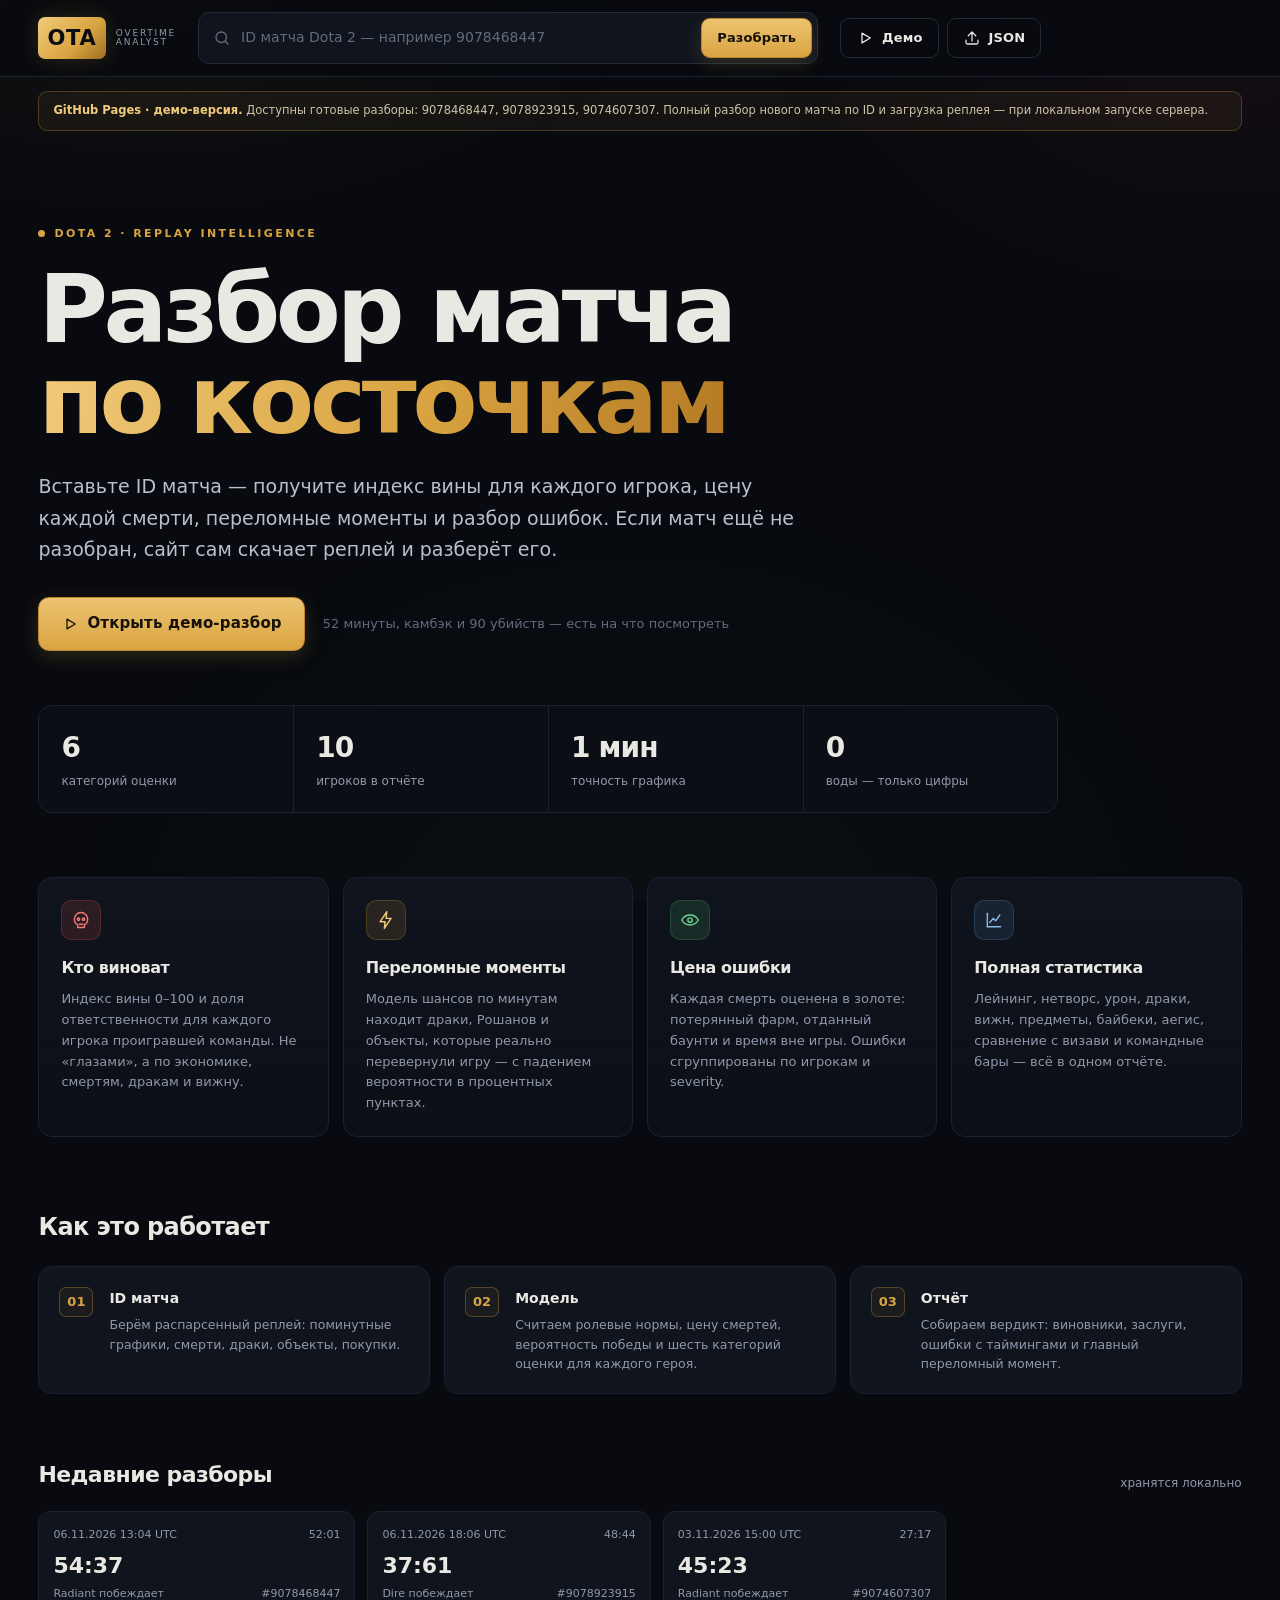
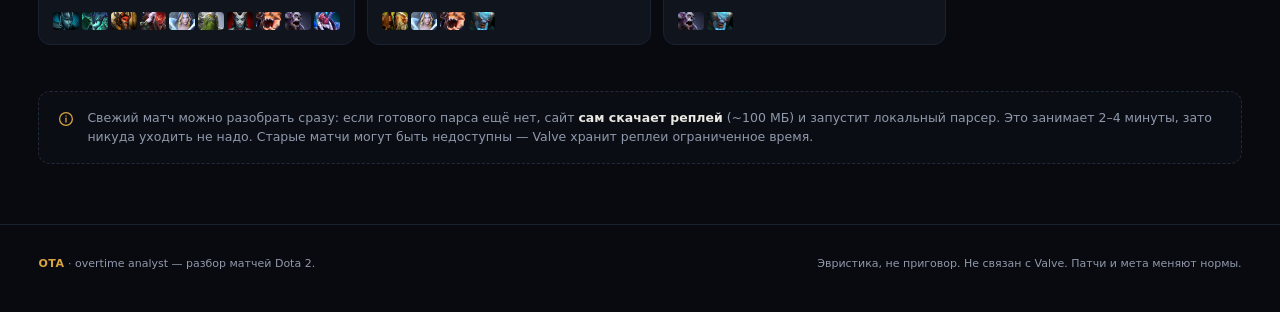
==== docs/index.html @ 8accc244 "Add map, ranks, static GitHub Pages demo" ====
<!doctype html>
<html lang="ru">
<head>
  <meta charset="utf-8">
  <meta name="viewport" content="width=device-width, initial-scale=1">
  <meta name="theme-color" content="#0a0c11">
  <title>OTA — разбор матчей Dota 2: виновники, ошибки, переломные моменты</title>
  <meta name="description" content="Анализ распарсенного реплея Dota 2: индекс вины каждого игрока, цена смертей, главные ошибки и переломные моменты матча.">
  <link rel="icon" href="data:image/svg+xml,%3Csvg xmlns='http://www.w3.org/2000/svg' viewBox='0 0 32 32'%3E%3Crect width='32' height='32' rx='7' fill='%230a0c11'/%3E%3Cpath d='M7 23V9h4l5 7 5-7h4v14h-4v-7l-5 7-5-7v7z' fill='%23d9a441'/%3E%3C/svg%3E">
  <link rel="stylesheet" href="style.css">
</head>
<body>
  <svg class="sprite" aria-hidden="true" xmlns="http://www.w3.org/2000/svg">
    <symbol id="i-search" viewBox="0 0 24 24"><circle cx="11" cy="11" r="7"/><path d="m20 20-3.6-3.6"/></symbol>
    <symbol id="i-play" viewBox="0 0 24 24"><path d="M8 5.5v13l11-6.5z"/></symbol>
    <symbol id="i-upload" viewBox="0 0 24 24"><path d="M12 16V4m0 0L7 9m5-5 5 5"/><path d="M4 15v3a2 2 0 0 0 2 2h12a2 2 0 0 0 2-2v-3"/></symbol>
    <symbol id="i-download" viewBox="0 0 24 24"><path d="M12 4v12m0 0 5-5m-5 5-5-5"/><path d="M4 17v2a2 2 0 0 0 2 2h12a2 2 0 0 0 2-2v-2"/></symbol>
    <symbol id="i-external" viewBox="0 0 24 24"><path d="M14 4h6v6"/><path d="M20 4 11 13"/><path d="M18 14v4a2 2 0 0 1-2 2H6a2 2 0 0 1-2-2V8a2 2 0 0 1 2-2h4"/></symbol>
    <symbol id="i-copy" viewBox="0 0 24 24"><rect x="8" y="8" width="12" height="12" rx="2"/><path d="M16 8V6a2 2 0 0 0-2-2H6a2 2 0 0 0-2 2v8a2 2 0 0 0 2 2h2"/></symbol>
    <symbol id="i-skull" viewBox="0 0 24 24"><path d="M12 3a8 8 0 0 0-8 8c0 3 1.7 5.4 4 6.6V21h8v-3.4c2.3-1.2 4-3.6 4-6.6a8 8 0 0 0-8-8Z"/><circle cx="9" cy="11" r="1.4"/><circle cx="15" cy="11" r="1.4"/><path d="M10 17h4"/></symbol>
    <symbol id="i-eye" viewBox="0 0 24 24"><path d="M2 12s3.5-6 10-6 10 6 10 6-3.5 6-10 6S2 12 2 12Z"/><circle cx="12" cy="12" r="2.6"/></symbol>
    <symbol id="i-tower" viewBox="0 0 24 24"><path d="M6 21V9l6-5 6 5v12"/><path d="M9 21v-5h6v5"/><path d="M4 9h16"/></symbol>
    <symbol id="i-clock" viewBox="0 0 24 24"><circle cx="12" cy="12" r="8.5"/><path d="M12 7v5l3 2"/></symbol>
    <symbol id="i-chart" viewBox="0 0 24 24"><path d="M4 20V4"/><path d="M4 20h16"/><path d="m7 15 4-5 3 3 5-7"/></symbol>
    <symbol id="i-info" viewBox="0 0 24 24"><circle cx="12" cy="12" r="8.5"/><path d="M12 11v5"/><path d="M12 8h.01"/></symbol>
    <symbol id="i-trophy" viewBox="0 0 24 24"><path d="M8 4h8v5a4 4 0 0 1-8 0z"/><path d="M8 5H4v2a4 4 0 0 0 4 4"/><path d="M16 5h4v2a4 4 0 0 1-4 4"/><path d="M12 13v4"/><path d="M8 21h8"/><path d="M9 17h6l1 4H8z"/></symbol>
    <symbol id="i-alert" viewBox="0 0 24 24"><path d="M12 3 2.5 20h19z"/><path d="M12 9v5"/><path d="M12 17h.01"/></symbol>
    <symbol id="i-target" viewBox="0 0 24 24"><circle cx="12" cy="12" r="8.5"/><circle cx="12" cy="12" r="4.5"/><path d="M12 3v3M12 18v3M3 12h3M18 12h3"/></symbol>
    <symbol id="i-bolt" viewBox="0 0 24 24"><path d="M13 2 5 14h6l-1 8 8-12h-6z"/></symbol>
    <symbol id="i-flag" viewBox="0 0 24 24"><path d="M5 21V4"/><path d="M5 4h12l-2 4 2 4H5"/></symbol>
    <symbol id="i-shield" viewBox="0 0 24 24"><path d="M12 3 5 6v5c0 4.5 3 7.9 7 10 4-2.1 7-5.5 7-10V6z"/></symbol>
    <symbol id="i-swords" viewBox="0 0 24 24"><path d="m4 4 7 7M4 4v4M4 4h4"/><path d="m20 4-7 7m7-7v4m0-4h-4"/><path d="m7 13-3 3v4h4l3-3"/><path d="m17 13 3 3v4h-4l-3-3"/></symbol>
  </svg>

  <header class="topbar">
    <a class="brand" href="#" id="brand-link" aria-label="OTA — на главную">
      <span class="brand-mark">OTA</span>
      <span class="brand-sub">overtime<br>analyst</span>
    </a>
    <form class="search" id="search-form">
      <svg class="icon"><use href="#i-search"/></svg>
      <input id="match-input" name="id" inputmode="numeric" autocomplete="off" placeholder="ID матча Dota 2 — например 9078468447" aria-label="ID матча">
      <button type="submit" class="btn primary">Разобрать</button>
    </form>
    <div class="top-actions">
      <button class="btn ghost" id="demo-btn" type="button"><svg class="icon"><use href="#i-play"/></svg><span>Демо</span></button>
      <button class="btn ghost" id="upload-btn" type="button"><svg class="icon"><use href="#i-upload"/></svg><span>JSON</span></button>
      <input type="file" id="file-input" accept=".json,application/json" hidden>
    </div>
  </header>

  <main id="app">
    <div class="static-note" id="static-note" hidden>
      <b>GitHub Pages · демо-версия.</b> Доступны готовые разборы: 9078468447, 9078923915, 9074607307. Полный разбор нового матча по ID и загрузка реплея — при локальном запуске сервера.
    </div>
    <section class="landing" id="landing">
      <div class="landing-hero">
        <div class="eyebrow"><span class="pulse"></span> DOTA 2 · REPLAY INTELLIGENCE</div>
        <h1>Разбор матча<br><em>по косточкам</em></h1>
        <p class="lead">Вставьте ID матча — получите индекс вины для каждого игрока, цену каждой смерти, переломные моменты и разбор ошибок. Если матч ещё не разобран, сайт сам скачает реплей и разберёт его.</p>
        <div class="landing-cta">
          <button class="btn primary big" id="hero-demo" type="button"><svg class="icon"><use href="#i-play"/></svg>Открыть демо-разбор</button>
          <span class="muted">52 минуты, камбэк и 90 убийств — есть на что посмотреть</span>
        </div>
        <div class="landing-stats">
          <div><b>6</b><span>категорий оценки</span></div>
          <div><b>10</b><span>игроков в отчёте</span></div>
          <div><b>1 мин</b><span>точность графика</span></div>
          <div><b>0</b><span>воды — только цифры</span></div>
        </div>
      </div>

      <div class="feature-grid">
        <article class="feature">
          <div class="feature-icon red"><svg class="icon"><use href="#i-skull"/></svg></div>
          <h3>Кто виноват</h3>
          <p>Индекс вины 0–100 и доля ответственности для каждого игрока проигравшей команды. Не «глазами», а по экономике, смертям, дракам и вижну.</p>
        </article>
        <article class="feature">
          <div class="feature-icon gold"><svg class="icon"><use href="#i-bolt"/></svg></div>
          <h3>Переломные моменты</h3>
          <p>Модель шансов по минутам находит драки, Рошанов и объекты, которые реально перевернули игру — с падением вероятности в процентных пунктах.</p>
        </article>
        <article class="feature">
          <div class="feature-icon green"><svg class="icon"><use href="#i-eye"/></svg></div>
          <h3>Цена ошибки</h3>
          <p>Каждая смерть оценена в золоте: потерянный фарм, отданный баунти и время вне игры. Ошибки сгруппированы по игрокам и severity.</p>
        </article>
        <article class="feature">
          <div class="feature-icon blue"><svg class="icon"><use href="#i-chart"/></svg></div>
          <h3>Полная статистика</h3>
          <p>Лейнинг, нетворс, урон, драки, вижн, предметы, байбеки, аегис, сравнение с визави и командные бары — всё в одном отчёте.</p>
        </article>
      </div>

      <div class="how">
        <h2>Как это работает</h2>
        <ol>
          <li><span>01</span><div><b>ID матча</b><p>Берём распарсенный реплей: поминутные графики, смерти, драки, объекты, покупки.</p></div></li>
          <li><span>02</span><div><b>Модель</b><p>Считаем ролевые нормы, цену смертей, вероятность победы и шесть категорий оценки для каждого героя.</p></div></li>
          <li><span>03</span><div><b>Отчёт</b><p>Собираем вердикт: виновники, заслуги, ошибки с таймингами и главный переломный момент.</p></div></li>
        </ol>
      </div>

      <div class="history-block" id="history-block" hidden>
        <div class="section-head">
          <h2>Недавние разборы</h2>
          <span class="muted">хранятся локально</span>
        </div>
        <div class="history-list" id="history-list"></div>
      </div>

      <div class="notice">
        <svg class="icon"><use href="#i-info"/></svg>
        <p>Свежий матч можно разобрать сразу: если готового парса ещё нет, сайт <b>сам скачает реплей</b> (~100 МБ) и запустит локальный парсер. Это занимает 2–4 минуты, зато никуда уходить не надо. Старые матчи могут быть недоступны — Valve хранит реплеи ограниченное время.</p>
      </div>
    </section>

    <section class="loading" id="loading" hidden>
      <div class="loading-bar"><span></span></div>
      <p>Считаем экономику, смерти и шансы по минутам…</p>
      <div class="skeleton-grid">
        <div class="skeleton tall"></div><div class="skeleton"></div><div class="skeleton"></div>
        <div class="skeleton wide"></div>
      </div>
    </section>

    <section class="progress-panel" id="progress-panel" hidden>
      <div class="progress-kicker"><span class="pulse"></span> ЛОКАЛЬНЫЙ ПАРСЕР РЕПЛЕЯ</div>
      <h2 id="progress-title">Готовим разбор матча</h2>
      <p id="progress-message">Проверяем матч и ищем реплей</p>
      <div class="progress-track" id="progress-track"><span id="progress-bar"></span></div>
      <div class="progress-meta"><span id="progress-stage">Проверяем матч</span><span id="progress-elapsed">0:00</span></div>
      <ol class="progress-steps" id="progress-steps">
        <li data-step="fetch">Ищем реплей</li>
        <li data-step="download">Скачиваем реплей</li>
        <li data-step="parse">Парсим реплей</li>
        <li data-step="stats">Собираем отчёт</li>
      </ol>
      <div class="progress-note">Первый разбор занимает <b>2–4 минуты</b>: скачиваем ~100 МБ реплея с серверов Valve и парсим его у себя. Никуда переходить не нужно. После первого раза отчёт кэшируется и открывается мгновенно.</div>
      <div class="progress-actions">
        <button class="btn ghost" id="progress-back" type="button">На главную</button>
        <button class="btn primary" id="progress-retry" type="button" hidden>Повторить парс</button>
      </div>
    </section>

    <section class="error-panel" id="error-panel" hidden>
      <div class="error-icon"><svg class="icon"><use href="#i-alert"/></svg></div>
      <h2>Не получилось разобрать матч</h2>
      <p id="error-text"></p>
      <div class="error-actions">
        <button class="btn primary" type="button" id="error-demo">Открыть демо</button>
        <button class="btn ghost" type="button" id="error-back">На главную</button>
      </div>
      <div class="error-tips">
        <b>Что проверить</b>
        <ul>
          <li>ID матча — только цифры, 8–11 знаков.</li>
          <li>Если матч ещё не распарсен, сайт сам скачает реплей и разберёт его.</li>
          <li>Старый матч может быть недоступен: Valve удаляет реплеи примерно через неделю.</li>
          <li>Для загрузки нужен JSON матча, а не файл <code>.dem</code>.</li>
        </ul>
      </div>
    </section>

    <section class="report" id="report" hidden></section>
  </main>

  <footer class="footer">
    <div><b>OTA</b> · overtime analyst — разбор матчей Dota 2.</div>
    <div class="muted">Эвристика, не приговор. Не связан с Valve. Патчи и мета меняют нормы.</div>
  </footer>

  <div class="toast" id="toast" hidden></div>

  <script>window.OTA_STATIC = true;</script>
  <script src="charts.js"></script>
  <script src="app.js"></script>
</body>
</html>
---- docs/style.css ----
/* ============================================================
   OTA — dark Dota 2 analytics UI
   ============================================================ */
:root {
  --bg: #080a0f;
  --bg-2: #0b0e15;
  --panel: #10141d;
  --panel-2: #141924;
  --panel-3: #191f2c;
  --line: #222a3a;
  --line-soft: #1a2130;
  --text: #eae8e2;
  --muted: #9099ab;
  --dim: #626b7d;
  --gold: #d9a441;
  --gold-2: #f1cb7c;
  --radiant: #4fbf73;
  --radiant-soft: rgba(79, 191, 115, .14);
  --dire: #e2564f;
  --dire-soft: rgba(226, 86, 79, .14);
  --blue: #5b9bd5;
  --purple: #8f7bff;
  --radius: 14px;
  --radius-sm: 9px;
  --shadow: 0 18px 50px rgba(0, 0, 0, .38);
  --font: "Segoe UI Variable Text", "Segoe UI", Roboto, "Helvetica Neue", system-ui, sans-serif;
  --display: "Segoe UI Variable Display", "Segoe UI", Roboto, system-ui, sans-serif;
}

* { box-sizing: border-box; }
[hidden] { display: none !important; }
html { scroll-behavior: smooth; scroll-padding-top: 118px; }
body {
  margin: 0;
  background: var(--bg);
  color: var(--text);
  font-family: var(--font);
  font-size: 15px;
  line-height: 1.55;
  -webkit-font-smoothing: antialiased;
  overflow-x: hidden;
}
body::before {
  content: "";
  position: fixed;
  inset: 0;
  pointer-events: none;
  z-index: 0;
  background:
    radial-gradient(900px 520px at 12% -8%, rgba(217, 164, 65, .07), transparent 60%),
    radial-gradient(760px 500px at 95% 4%, rgba(226, 86, 79, .055), transparent 60%),
    radial-gradient(900px 700px at 50% 105%, rgba(79, 191, 115, .04), transparent 65%);
}
body::after {
  content: "";
  position: fixed;
  inset: 0;
  z-index: 0;
  pointer-events: none;
  opacity: .35;
  background-image: linear-gradient(rgba(255, 255, 255, .018) 1px, transparent 1px), linear-gradient(90deg, rgba(255, 255, 255, .018) 1px, transparent 1px);
  background-size: 64px 64px;
  mask-image: radial-gradient(circle at 50% 0%, #000 0%, transparent 72%);
}
main, .topbar, .footer { position: relative; z-index: 1; }
a { color: inherit; text-decoration: none; }
button, input, select { font: inherit; color: inherit; }
button { cursor: pointer; }
h1, h2, h3, h4 { font-family: var(--display); font-weight: 700; letter-spacing: -.025em; margin: 0; }
p { margin: 0; }
ul, ol { margin: 0; padding: 0; }
code { font-family: "Cascadia Code", Consolas, monospace; font-size: .88em; background: var(--panel-2); padding: 1px 5px; border-radius: 5px; }
b, strong { font-weight: 700; }
svg.icon { width: 18px; height: 18px; fill: none; stroke: currentColor; stroke-width: 1.7; stroke-linecap: round; stroke-linejoin: round; flex: none; }
.sprite { position: absolute; width: 0; height: 0; overflow: hidden; }
.muted { color: var(--muted); }
.dim { color: var(--dim); }
.nowrap { white-space: nowrap; }
.tnum { font-variant-numeric: tabular-nums; }

/* ---------------------------------------------------------- topbar */
.topbar {
  position: sticky;
  top: 0;
  z-index: 50;
  display: flex;
  align-items: center;
  gap: 22px;
  padding: 12px clamp(16px, 3vw, 40px);
  background: rgba(8, 10, 15, .82);
  backdrop-filter: blur(18px) saturate(140%);
  border-bottom: 1px solid var(--line-soft);
}
.brand { display: flex; align-items: center; gap: 10px; flex: none; }
.brand-mark {
  font-family: var(--display);
  font-weight: 800;
  font-size: 21px;
  letter-spacing: .04em;
  color: #0b0d12;
  background: linear-gradient(135deg, var(--gold-2), var(--gold) 60%, #9c6f22);
  padding: 5px 9px;
  border-radius: 7px;
  box-shadow: 0 0 22px rgba(217, 164, 65, .18);
}
.brand-sub { font-size: 9px; line-height: 1.05; letter-spacing: .2em; text-transform: uppercase; color: var(--muted); }
.search {
  flex: 1;
  max-width: 620px;
  display: flex;
  align-items: center;
  gap: 10px;
  padding: 5px 5px 5px 14px;
  background: var(--panel);
  border: 1px solid var(--line);
  border-radius: 11px;
  transition: border-color .2s, box-shadow .2s;
}
.search:focus-within { border-color: rgba(217, 164, 65, .55); box-shadow: 0 0 0 3px rgba(217, 164, 65, .09); }
.search .icon { color: var(--dim); }
.search input {
  flex: 1;
  min-width: 0;
  border: 0;
  background: transparent;
  outline: 0;
  padding: 7px 0;
  font-size: 14px;
}
.search input::placeholder { color: var(--dim); }
.top-actions { display: flex; gap: 8px; flex: none; }

.btn {
  display: inline-flex;
  align-items: center;
  justify-content: center;
  gap: 8px;
  border: 1px solid var(--line);
  background: var(--panel-2);
  color: var(--text);
  padding: 9px 15px;
  border-radius: 9px;
  font-size: 13px;
  font-weight: 600;
  letter-spacing: .01em;
  transition: transform .15s, background .2s, border-color .2s, color .2s;
  white-space: nowrap;
}
.btn:hover { background: var(--panel-3); border-color: #303a4e; transform: translateY(-1px); }
.btn:active { transform: translateY(0); }
.btn.primary {
  background: linear-gradient(180deg, #edc371, var(--gold));
  color: #16120a;
  border-color: #b8872e;
  box-shadow: 0 6px 20px rgba(217, 164, 65, .18);
}
.btn.primary:hover { background: linear-gradient(180deg, #f6d58f, #e0ad4d); }
.btn.ghost { background: transparent; }
.btn.big { padding: 14px 22px; font-size: 15px; border-radius: 11px; }
.btn.danger { color: #ffb3ae; border-color: rgba(226, 86, 79, .4); background: rgba(226, 86, 79, .08); }
.btn:focus-visible, a:focus-visible, summary:focus-visible { outline: 2px solid var(--gold); outline-offset: 2px; }

/* ---------------------------------------------------------- static demo */
.static-note { max-width: 1420px; margin: 14px auto 0; padding: 10px 14px; border: 1px solid rgba(217, 164, 65, .28); border-radius: 9px; background: rgba(217, 164, 65, .06); color: #cfc4a9; font-size: 11.5px; line-height: 1.55; }
.static-note b { color: var(--gold-2); }

/* ---------------------------------------------------------- landing */
main { max-width: 1420px; margin: 0 auto; padding: 0 clamp(16px, 3vw, 40px) 60px; }
.landing { padding-top: clamp(40px, 7vw, 90px); }
.landing-hero { max-width: 1020px; }
.eyebrow {
  display: inline-flex;
  align-items: center;
  gap: 9px;
  font-size: 11px;
  font-weight: 700;
  letter-spacing: .22em;
  text-transform: uppercase;
  color: var(--gold);
  margin-bottom: 22px;
}
.pulse { width: 7px; height: 7px; border-radius: 50%; background: var(--gold); box-shadow: 0 0 0 0 rgba(217, 164, 65, .5); animation: pulse 2.4s infinite; }
@keyframes pulse { 0% { box-shadow: 0 0 0 0 rgba(217, 164, 65, .55); } 70% { box-shadow: 0 0 0 12px rgba(217, 164, 65, 0); } 100% { box-shadow: 0 0 0 0 rgba(217, 164, 65, 0); } }
.landing h1 {
  font-size: clamp(48px, 7.4vw, 96px);
  line-height: .96;
  letter-spacing: -.045em;
  margin: 0 0 26px;
}
.landing h1 em {
  font-style: normal;
  background: linear-gradient(105deg, var(--gold-2), var(--gold) 55%, #b47a24);
  -webkit-background-clip: text;
  background-clip: text;
  color: transparent;
}
.lead { font-size: clamp(16px, 1.5vw, 19px); line-height: 1.65; color: #b9c0cd; max-width: 760px; }
.landing-cta { display: flex; align-items: center; gap: 18px; flex-wrap: wrap; margin-top: 32px; }
.landing-cta span { font-size: 13px; color: var(--dim); }
.landing-stats {
  display: grid;
  grid-template-columns: repeat(4, minmax(0, 1fr));
  gap: 1px;
  margin: 54px 0 0;
  background: var(--line-soft);
  border: 1px solid var(--line-soft);
  border-radius: var(--radius);
  overflow: hidden;
}
.landing-stats > div { background: var(--bg-2); padding: 20px 22px; }
.landing-stats b { display: block; font-family: var(--display); font-size: 28px; letter-spacing: -.03em; }
.landing-stats span { font-size: 12px; color: var(--muted); }
.feature-grid { display: grid; grid-template-columns: repeat(4, 1fr); gap: 14px; margin-top: 64px; }
.feature {
  background: linear-gradient(180deg, var(--panel), rgba(16, 20, 29, .55));
  border: 1px solid var(--line-soft);
  border-radius: var(--radius);
  padding: 22px;
  transition: border-color .2s, transform .2s, background .2s;
}
.feature:hover { border-color: var(--line); transform: translateY(-3px); background: var(--panel); }
.feature-icon { width: 40px; height: 40px; border-radius: 10px; display: grid; place-items: center; margin-bottom: 16px; border: 1px solid transparent; }
.feature-icon .icon { width: 20px; height: 20px; }
.feature-icon.red { background: var(--dire-soft); color: #f07972; border-color: rgba(226, 86, 79, .22); }
.feature-icon.gold { background: rgba(217, 164, 65, .12); color: var(--gold-2); border-color: rgba(217, 164, 65, .22); }
.feature-icon.green { background: var(--radiant-soft); color: #6fd48d; border-color: rgba(79, 191, 115, .22); }
.feature-icon.blue { background: rgba(91, 155, 213, .12); color: #85b9e6; border-color: rgba(91, 155, 213, .22); }
.feature h3 { font-size: 16px; margin-bottom: 8px; }
.feature p { font-size: 13px; color: var(--muted); line-height: 1.6; }
.how { margin-top: 72px; }
.how h2, .section-head h2 { font-size: 24px; }
.how ol { display: grid; grid-template-columns: repeat(3, 1fr); gap: 14px; list-style: none; margin-top: 20px; }
.how li { display: flex; gap: 16px; padding: 20px; background: var(--panel); border: 1px solid var(--line-soft); border-radius: var(--radius); }
.how li > span { font-family: var(--display); font-size: 13px; font-weight: 700; color: var(--gold); border: 1px solid rgba(217, 164, 65, .3); border-radius: 7px; height: 30px; min-width: 34px; display: grid; place-items: center; background: rgba(217, 164, 65, .06); }
.how b { font-size: 14px; }
.how p { font-size: 12.5px; color: var(--muted); margin-top: 5px; line-height: 1.55; }
.section-head { display: flex; align-items: baseline; justify-content: space-between; gap: 16px; }
.section-head .muted { font-size: 12px; }
.history-block { margin-top: 64px; }
.history-list { display: grid; grid-template-columns: repeat(4, 1fr); gap: 12px; margin-top: 18px; }
.history-card { display: block; background: var(--panel); border: 1px solid var(--line-soft); border-radius: 12px; padding: 14px; transition: border-color .2s, transform .2s; }
.history-card:hover { border-color: var(--line); transform: translateY(-2px); }
.history-card .hc-top { display: flex; justify-content: space-between; font-size: 11px; color: var(--muted); }
.history-card .hc-score { font-family: var(--display); font-size: 22px; font-weight: 700; margin: 6px 0 2px; }
.history-card .hc-heroes { display: flex; gap: 3px; margin-top: 10px; }
.history-card .hc-heroes img { width: 26px; height: 18px; object-fit: cover; border-radius: 4px; }
.notice { display: flex; gap: 12px; margin-top: 46px; padding: 16px 18px; border: 1px dashed var(--line); border-radius: 12px; color: var(--muted); font-size: 12.5px; background: rgba(16, 20, 29, .4); }
.notice .icon { color: var(--gold); margin-top: 2px; }
.notice b { color: var(--text); }

/* ---------------------------------------------------------- parse progress */
.progress-panel { max-width: 720px; margin: clamp(36px, 6vw, 80px) auto; padding: clamp(22px, 4vw, 38px); background: linear-gradient(180deg, var(--panel-2), var(--panel)); border: 1px solid var(--line); border-radius: var(--radius); box-shadow: var(--shadow); }
.progress-kicker { display: inline-flex; align-items: center; gap: 9px; font-size: 10px; font-weight: 700; letter-spacing: .2em; color: var(--gold); margin-bottom: 16px; }
.progress-panel h2 { font-size: clamp(26px, 4vw, 38px); letter-spacing: -.035em; }
.progress-panel > p { color: var(--muted); font-size: 13.5px; margin-top: 8px; min-height: 21px; }
.progress-track { position: relative; height: 7px; margin-top: 24px; background: var(--panel-3); border-radius: 6px; overflow: hidden; }
.progress-track span { display: block; height: 100%; width: 2%; border-radius: 6px; background: linear-gradient(90deg, #b8872e, var(--gold-2)); transition: width .6s ease; }
.progress-track.indeterminate span { background: repeating-linear-gradient(115deg, #b8872e 0 9px, #e8bd68 9px 18px); background-size: 26px 26px; animation: stripes 1s linear infinite; }
@keyframes stripes { from { background-position: 0 0; } to { background-position: 26px 0; } }
.progress-meta { display: flex; justify-content: space-between; gap: 12px; margin-top: 9px; font-size: 10.5px; color: var(--dim); text-transform: uppercase; letter-spacing: .08em; }
.progress-steps { list-style: none; display: grid; gap: 7px; margin-top: 22px; }
.progress-steps li { display: flex; align-items: center; gap: 9px; font-size: 12px; color: var(--dim); transition: color .2s; }
.progress-steps li::before { content: ""; width: 8px; height: 8px; border-radius: 50%; border: 1px solid #35405a; background: transparent; flex: none; }
.progress-steps li.active { color: var(--text); }
.progress-steps li.active::before { background: var(--gold); border-color: var(--gold); box-shadow: 0 0 0 4px rgba(217, 164, 65, .12); }
.progress-steps li.done { color: #8fd6a5; }
.progress-steps li.done::before { background: var(--radiant); border-color: var(--radiant); }
.progress-note { margin-top: 24px; padding: 13px 15px; border-radius: 9px; background: rgba(217, 164, 65, .05); border: 1px solid rgba(217, 164, 65, .16); font-size: 11.5px; color: var(--muted); line-height: 1.6; }
.progress-note b { color: var(--gold-2); }
.progress-actions { display: flex; justify-content: space-between; gap: 10px; margin-top: 20px; }
.progress-panel.is-error { border-color: rgba(226, 86, 79, .35); }
.progress-panel.is-error .progress-track span { background: var(--dire); }
.progress-panel.is-error .progress-kicker { color: #ff9a94; }
.progress-panel.is-error .pulse { background: var(--dire); box-shadow: none; animation: none; }

/* ---------------------------------------------------------- loading / error */
.loading { padding: 90px 0 40px; max-width: 900px; margin: 0 auto; text-align: center; }
.loading-bar { height: 3px; background: var(--line-soft); border-radius: 3px; overflow: hidden; margin-bottom: 22px; }
.loading-bar span { display: block; width: 40%; height: 100%; background: linear-gradient(90deg, transparent, var(--gold), transparent); animation: slide 1.2s infinite; }
@keyframes slide { 0% { transform: translateX(-100%); } 100% { transform: translateX(350%); } }
.loading p { color: var(--muted); font-size: 13px; }
.skeleton-grid { display: grid; grid-template-columns: repeat(3, 1fr); gap: 14px; margin-top: 38px; }
.skeleton { height: 160px; background: linear-gradient(100deg, var(--panel) 20%, var(--panel-2) 40%, var(--panel) 60%); background-size: 200% 100%; border-radius: var(--radius); animation: shimmer 1.6s infinite; }
.skeleton.tall { height: 260px; }
.skeleton.wide { grid-column: 1 / -1; height: 120px; }
@keyframes shimmer { 0% { background-position: 200% 0; } 100% { background-position: -200% 0; } }
.error-panel { max-width: 720px; margin: 80px auto; padding: 36px; background: var(--panel); border: 1px solid rgba(226, 86, 79, .3); border-radius: var(--radius); }
.error-icon { width: 46px; height: 46px; border-radius: 12px; display: grid; place-items: center; background: var(--dire-soft); color: #ff8d86; margin-bottom: 16px; }
.error-panel h2 { font-size: 24px; margin-bottom: 10px; }
.error-panel > p { color: var(--muted); }
.error-actions { display: flex; gap: 10px; margin: 22px 0; }
.error-tips { border-top: 1px solid var(--line-soft); padding-top: 16px; font-size: 13px; color: var(--muted); }
.error-tips b { color: var(--text); }
.error-tips ul { list-style: none; margin-top: 8px; display: grid; gap: 6px; }
.error-tips li::before { content: "—"; color: var(--dim); margin-right: 8px; }

/* ---------------------------------------------------------- report shell */
.report { padding-top: 22px; animation: fade .45s ease both; }
@keyframes fade { from { opacity: 0; transform: translateY(8px); } to { opacity: 1; transform: none; } }
.report-nav {
  position: sticky;
  top: 69px;
  z-index: 30;
  display: flex;
  align-items: center;
  gap: 4px;
  overflow-x: auto;
  padding: 8px 0;
  margin-bottom: 14px;
  background: rgba(8, 10, 15, .88);
  backdrop-filter: blur(14px);
  border-bottom: 1px solid var(--line-soft);
  scrollbar-width: none;
}
.report-nav::-webkit-scrollbar { display: none; }
.report-nav a { font-size: 12px; color: var(--muted); padding: 7px 11px; border-radius: 7px; white-space: nowrap; transition: background .15s, color .15s; }
.report-nav a:hover { background: var(--panel-2); color: var(--text); }
.report-nav .spacer { flex: 1; }
.report-actions { display: flex; gap: 6px; margin-left: auto; }
.report-actions .btn { padding: 6px 10px; font-size: 11.5px; }

/* ---------------------------------------------------------- match hero */
.match-hero {
  display: grid;
  grid-template-columns: 1fr auto 1fr;
  align-items: center;
  gap: 18px;
  padding: clamp(18px, 2.4vw, 30px);
  background:
    radial-gradient(70% 140% at 0% 50%, rgba(79, 191, 115, .09), transparent 60%),
    radial-gradient(70% 140% at 100% 50%, rgba(226, 86, 79, .09), transparent 60%),
    linear-gradient(180deg, var(--panel-2), var(--panel));
  border: 1px solid var(--line-soft);
  border-radius: var(--radius);
  box-shadow: var(--shadow);
}
.team-block { display: flex; flex-direction: column; gap: 12px; }
.team-block.dire { align-items: flex-end; }
.team-title { display: flex; align-items: center; gap: 8px; font-size: 10px; font-weight: 700; letter-spacing: .2em; text-transform: uppercase; color: var(--muted); }
.team-block.dire .team-title { flex-direction: row-reverse; }
.team-title .dot { width: 7px; height: 7px; border-radius: 50%; background: var(--radiant); }
.team-block.dire .team-title .dot { background: var(--dire); }
.team-heroes { display: flex; gap: 6px; }
.team-block.dire .team-heroes { flex-direction: row-reverse; }
.team-player { display: flex; flex-direction: column; align-items: center; gap: 4px; width: 62px; }
.team-block.dire .team-player { align-items: center; }
.team-player .pname { font-size: 9.5px; color: var(--muted); max-width: 62px; overflow: hidden; text-overflow: ellipsis; white-space: nowrap; text-align: center; }
.match-center { text-align: center; min-width: 210px; }
.match-meta { font-size: 10.5px; letter-spacing: .14em; text-transform: uppercase; color: var(--dim); display: flex; gap: 8px; justify-content: center; flex-wrap: wrap; }
.match-meta span { white-space: nowrap; }
.scoreline { font-family: var(--display); font-size: clamp(44px, 5.2vw, 68px); font-weight: 800; line-height: 1; letter-spacing: .02em; margin: 8px 0 4px; font-variant-numeric: tabular-nums; }
.scoreline .sep { color: var(--dim); font-weight: 300; margin: 0 2px; }
.scoreline .win { color: #f2efe6; }
.scoreline .lose { color: #8d94a1; }
.winner-badge { display: inline-flex; align-items: center; gap: 6px; font-size: 11px; font-weight: 700; letter-spacing: .08em; text-transform: uppercase; padding: 4px 10px; border-radius: 999px; }
.winner-badge.radiant { background: var(--radiant-soft); color: #7bdd99; border: 1px solid rgba(79, 191, 115, .3); }
.winner-badge.dire { background: var(--dire-soft); color: #ff9a94; border: 1px solid rgba(226, 86, 79, .3); }
.match-sub { font-size: 11.5px; color: var(--dim); margin-top: 8px; }
.match-sub b { color: var(--muted); font-weight: 600; }

/* portraits */
.portrait { position: relative; display: grid; place-items: center; overflow: hidden; background: linear-gradient(135deg, color-mix(in srgb, var(--hero-color, #d9a441) 42%, #10141d), #0c0f16); border: 1px solid rgba(255, 255, 255, .09); flex: none; }
.portrait span { font-family: var(--display); font-weight: 800; color: rgba(255, 255, 255, .78); font-size: 45%; letter-spacing: .02em; }
.portrait img { position: absolute; inset: 0; width: 100%; height: 100%; object-fit: cover; }
.portrait.sq { border-radius: 9px; }
.portrait.round { border-radius: 50%; }
.portrait.team-p { width: 54px; height: 32px; border-radius: 6px; }
.portrait.culprit-p { width: 108px; height: 64px; border-radius: 10px; }
.portrait.mvp-p { width: 82px; height: 50px; border-radius: 9px; }
.portrait.mistake-p { width: 38px; height: 24px; border-radius: 5px; }

/* verdict */
.verdict-grid { display: grid; grid-template-columns: 1.35fr 1fr 1fr; gap: 14px; margin-top: 14px; }
.card { background: linear-gradient(180deg, var(--panel), rgba(13, 16, 23, .92)); border: 1px solid var(--line-soft); border-radius: var(--radius); padding: 20px; position: relative; overflow: hidden; }
.card h3 { font-size: 13px; letter-spacing: .05em; text-transform: uppercase; color: var(--muted); font-weight: 700; display: flex; align-items: center; gap: 8px; }
.card h3 .icon { width: 15px; height: 15px; color: var(--gold); }
.card .big-name { font-family: var(--display); font-size: 25px; font-weight: 700; letter-spacing: -.03em; line-height: 1.1; margin-top: 4px; }
.card .sub-name { font-size: 12px; color: var(--muted); }
.verdict-culprit { border-color: rgba(226, 86, 79, .26); background: linear-gradient(150deg, rgba(226, 86, 79, .08), var(--panel) 45%); }
.verdict-culprit::after { content: ""; position: absolute; inset: auto 0 0 0; height: 2px; background: linear-gradient(90deg, var(--dire), transparent); }
.verdict-mvp { border-color: rgba(217, 164, 65, .22); }
.verdict-mvp::after { content: ""; position: absolute; inset: auto 0 0 0; height: 2px; background: linear-gradient(90deg, var(--gold), transparent); }
.verdict-point::after { content: ""; position: absolute; inset: auto 0 0 0; height: 2px; background: linear-gradient(90deg, var(--purple), transparent); }
.culprit-top { display: flex; gap: 14px; align-items: center; margin-top: 12px; }
.culprit-info { min-width: 0; }
.culprit-bullets { list-style: none; display: grid; gap: 6px; margin-top: 14px; }
.culprit-bullets li { position: relative; padding-left: 14px; font-size: 12px; color: #b7bfcc; line-height: 1.5; }
.culprit-bullets li::before { content: ""; position: absolute; left: 0; top: 7px; width: 5px; height: 5px; border-radius: 50%; background: var(--dire); }
.blame-ring { margin-left: auto; text-align: center; flex: none; }
.blame-ring svg { display: block; }
.blame-ring .ring-val { font-family: var(--display); font-size: 19px; font-weight: 800; fill: var(--text); }
.blame-ring .ring-cap { font-size: 9px; fill: var(--muted); letter-spacing: .1em; }
.ring-share { font-size: 10.5px; color: var(--muted); margin-top: 2px; }
.mvp-body { display: flex; gap: 12px; align-items: center; margin-top: 12px; }
.mvp-bullets { list-style: none; display: grid; gap: 6px; margin-top: 12px; }
.mvp-bullets li { font-size: 12px; color: #b7bfcc; padding-left: 13px; position: relative; line-height: 1.5; }
.mvp-bullets li::before { content: ""; position: absolute; left: 0; top: 7px; width: 5px; height: 5px; border-radius: 50%; background: var(--gold); }
.point-time { font-family: var(--display); font-size: 34px; font-weight: 800; letter-spacing: -.04em; margin-top: 10px; color: var(--gold-2); }
.point-title { font-size: 14px; font-weight: 700; margin-top: 2px; }
.point-text { font-size: 12px; color: var(--muted); margin-top: 8px; line-height: 1.55; }
.point-prob { display: flex; align-items: center; gap: 8px; margin-top: 12px; font-size: 11px; color: var(--muted); }
.point-prob b { color: var(--text); font-size: 13px; }
.prob-arrow { color: var(--gold); }

/* insight strip */
.insight { margin-top: 14px; padding: 18px 22px; border: 1px solid var(--line-soft); border-radius: var(--radius); background: linear-gradient(90deg, rgba(217, 164, 65, .06), transparent 45%), var(--panel); display: flex; gap: 22px; align-items: flex-start; }
.insight .insight-label { font-size: 10px; letter-spacing: .18em; text-transform: uppercase; color: var(--gold); font-weight: 700; flex: none; padding-top: 3px; }
.insight p { font-size: 13px; color: #c6ccd7; line-height: 1.65; }
.insight .choke { margin-top: 8px; font-size: 12px; color: #f0a9a4; }
.insight .choke b { color: #ffd2ce; }

/* ---------------------------------------------------------- chart */
.chart-card { margin-top: 14px; }
.chart-head { display: flex; align-items: flex-start; justify-content: space-between; gap: 16px; flex-wrap: wrap; }
.chart-head h2 { font-size: 19px; }
.chart-head p { font-size: 12px; color: var(--muted); margin-top: 3px; }
.seg { display: inline-flex; background: var(--bg-2); border: 1px solid var(--line); border-radius: 8px; padding: 3px; gap: 2px; }
.seg button { border: 0; background: transparent; color: var(--muted); font-size: 11.5px; font-weight: 600; padding: 6px 10px; border-radius: 6px; transition: background .15s, color .15s; }
.seg button:hover { color: var(--text); }
.seg button.active { background: var(--panel-3); color: var(--text); box-shadow: 0 1px 0 rgba(255, 255, 255, .04) inset; }
.chart-wrap { position: relative; margin-top: 18px; height: 360px; }
.chart-wrap svg { width: 100%; height: 100%; display: block; overflow: visible; }
.chart-tip { position: absolute; z-index: 5; pointer-events: none; min-width: 170px; padding: 10px 12px; border-radius: 9px; background: rgba(10, 13, 20, .96); border: 1px solid var(--line); box-shadow: 0 12px 30px rgba(0, 0, 0, .45); font-size: 11px; color: var(--muted); transform: translate(-50%, -110%); }
.chart-tip b { color: var(--text); font-size: 13px; }
.chart-tip .tip-row { display: flex; justify-content: space-between; gap: 14px; margin-top: 4px; }
.chart-tip .tip-events { margin-top: 6px; padding-top: 6px; border-top: 1px solid var(--line-soft); color: #c6ccd7; }
.chart-foot { display: flex; justify-content: space-between; align-items: center; gap: 14px; flex-wrap: wrap; margin-top: 8px; font-size: 11px; color: var(--dim); }
.legend { display: flex; gap: 16px; flex-wrap: wrap; }
.legend span { display: inline-flex; align-items: center; gap: 6px; }
.legend i { width: 16px; height: 3px; border-radius: 2px; display: inline-block; }
.legend .r { background: var(--radiant); }
.legend .d { background: var(--dire); }
.legend .g { background: var(--gold); }
.phases { display: grid; grid-template-columns: repeat(3, 1fr); gap: 10px; margin-top: 16px; }
.phase { background: var(--bg-2); border: 1px solid var(--line-soft); border-radius: 10px; padding: 12px 14px; }
.phase-top { display: flex; justify-content: space-between; align-items: center; font-size: 10.5px; color: var(--dim); letter-spacing: .08em; text-transform: uppercase; }
.phase h4 { font-size: 13px; margin-top: 4px; }
.phase p { font-size: 11.5px; color: var(--muted); margin-top: 6px; line-height: 1.5; }
.phase .phase-gold { font-weight: 700; font-size: 13px; }
.phase .phase-gold.up { color: #6fd48d; }
.phase .phase-gold.down { color: #f07972; }

/* ---------------------------------------------------------- blame */
.section { margin-top: 34px; }
.section-head { display: flex; align-items: flex-end; justify-content: space-between; gap: 18px; margin-bottom: 14px; }
.section-head h2 { font-size: 22px; }
.section-head p { font-size: 12px; color: var(--muted); margin-top: 3px; max-width: 760px; }
.grid-2 { display: grid; grid-template-columns: 1.6fr 1fr; gap: 14px; align-items: start; }
.panel { background: var(--panel); border: 1px solid var(--line-soft); border-radius: var(--radius); padding: 20px; }
.panel > h3 { font-size: 12px; letter-spacing: .1em; text-transform: uppercase; color: var(--muted); margin-bottom: 14px; }
.blame-list { display: grid; gap: 8px; }
.blame-row { border: 1px solid var(--line-soft); border-radius: 10px; background: var(--bg-2); overflow: hidden; }
.blame-row summary { list-style: none; display: grid; grid-template-columns: 22px 40px 1fr 86px 48px 56px; gap: 9px; align-items: center; padding: 10px 12px; cursor: pointer; }
.blame-row summary::-webkit-details-marker { display: none; }
.blame-row summary:hover { background: var(--panel-2); }
.blame-rank { font-family: var(--display); font-size: 13px; color: var(--dim); text-align: center; }
.blame-hero { min-width: 0; }
.blame-hero b { display: block; font-size: 13px; line-height: 1.2; }
.blame-hero span { font-size: 10.5px; color: var(--muted); }
.blame-bar { height: 7px; background: var(--panel-3); border-radius: 5px; overflow: hidden; }
.blame-bar i { display: block; height: 100%; border-radius: 5px; background: linear-gradient(90deg, #b8403a, #e2564f); }
.blame-row:nth-child(1) .blame-bar i { background: linear-gradient(90deg, #e2564f, #ff9d7a); }
.blame-index { text-align: right; font-family: var(--display); font-size: 15px; font-weight: 700; }
.blame-index small { display: block; font-size: 9px; color: var(--dim); font-weight: 400; letter-spacing: .05em; }
.blame-share { text-align: right; font-size: 11px; color: var(--muted); }
.blame-share b { color: var(--text); font-size: 13px; display: block; }
.blame-detail { padding: 0 12px 14px 96px; display: grid; gap: 10px; }
.grade-row { display: grid; grid-template-columns: 74px 1fr 30px; align-items: center; gap: 8px; font-size: 10.5px; color: var(--muted); }
.grade-track { height: 5px; background: var(--panel-3); border-radius: 4px; overflow: hidden; }
.grade-track i { display: block; height: 100%; border-radius: 4px; background: var(--gold); }
.grade-row .gv { text-align: right; color: var(--text); font-variant-numeric: tabular-nums; }
.blame-reasons { display: grid; gap: 4px; font-size: 11.5px; color: #b7bfcc; }
.blame-reasons li { list-style: none; position: relative; padding-left: 12px; }
.blame-reasons li::before { content: ""; position: absolute; left: 0; top: 7px; width: 4px; height: 4px; border-radius: 50%; background: var(--dire); }
.credit-list { display: grid; gap: 7px; }
.credit-row { display: grid; grid-template-columns: 36px 1fr 40px; gap: 9px; align-items: center; padding: 7px 0; border-bottom: 1px solid var(--line-soft); }
.credit-row:last-child { border-bottom: 0; }
.credit-row b { font-size: 12px; display: block; line-height: 1.2; }
.credit-row span { font-size: 10px; color: var(--muted); }
.credit-row .cr-val { text-align: right; font-family: var(--display); font-weight: 700; font-size: 14px; color: var(--gold-2); }
.credit-row .cr-val small { display: block; font-size: 9px; color: var(--dim); font-weight: 400; }
.least-note { margin-top: 14px; padding: 12px 14px; border-radius: 9px; background: rgba(79, 191, 115, .06); border: 1px solid rgba(79, 191, 115, .18); font-size: 11.5px; color: #b7c9bd; }
.least-note b { color: #8fe3a7; }

/* ---------------------------------------------------------- players */
.team-tabs { display: flex; gap: 6px; }
.team-tabs button { border: 1px solid var(--line); background: var(--bg-2); color: var(--muted); padding: 6px 11px; border-radius: 7px; font-size: 11.5px; }
.team-tabs button.active { color: var(--text); background: var(--panel-3); border-color: #33405a; }
.players-grid { display: grid; grid-template-columns: repeat(2, minmax(0, 1fr)); gap: 14px; }
.player-card { background: linear-gradient(180deg, var(--panel), rgba(13, 16, 23, .92)); border: 1px solid var(--line-soft); border-radius: var(--radius); overflow: hidden; }
.player-card.radiant { border-top: 2px solid rgba(79, 191, 115, .5); }
.player-card.dire { border-top: 2px solid rgba(226, 86, 79, .5); }
.pc-head { display: flex; align-items: center; gap: 12px; padding: 14px 16px 10px; }
.pc-head .portrait { width: 70px; height: 42px; border-radius: 8px; }
.pc-title { min-width: 0; flex: 1; }
.pc-title h3 { font-size: 17px; line-height: 1.15; }
.pc-title .pc-player { font-size: 11px; color: var(--muted); margin-top: 1px; }
.pc-tags { display: flex; gap: 5px; margin-top: 6px; flex-wrap: wrap; }
.tag { font-size: 9.5px; padding: 2px 6px; border-radius: 4px; background: var(--panel-3); color: var(--muted); letter-spacing: .02em; }
.tag.pos { color: var(--gold-2); background: rgba(217, 164, 65, .09); }
.tag.rad { color: #7bdd99; background: var(--radiant-soft); }
.tag.dir { color: #ff9a94; background: var(--dire-soft); }
.pc-kda { text-align: right; flex: none; }
.pc-kda .kda { font-family: var(--display); font-size: 20px; font-weight: 800; letter-spacing: -.02em; font-variant-numeric: tabular-nums; }
.pc-kda small { font-size: 9.5px; color: var(--dim); display: block; }
.pc-stats { display: grid; grid-template-columns: repeat(4, 1fr); gap: 1px; background: var(--line-soft); border-top: 1px solid var(--line-soft); border-bottom: 1px solid var(--line-soft); }
.pc-stats div { background: var(--bg-2); padding: 8px 6px; text-align: center; }
.pc-stats b { display: block; font-size: 13px; font-variant-numeric: tabular-nums; }
.pc-stats span { font-size: 9px; color: var(--dim); text-transform: uppercase; letter-spacing: .05em; }
.pc-body { padding: 12px 16px 14px; display: grid; gap: 10px; }
.pc-chart-row { display: grid; grid-template-columns: 1fr 190px; gap: 12px; align-items: center; }
.pc-radar { width: 100%; height: auto; max-height: 170px; }
.mini-grades { display: grid; grid-template-columns: repeat(2, 1fr); gap: 4px 14px; }
.mini-grade { display: grid; grid-template-columns: 42px 1fr 24px; align-items: center; gap: 6px; font-size: 9.5px; color: var(--muted); }
.mini-grade .mg-bar { height: 4px; background: var(--panel-3); border-radius: 3px; overflow: hidden; }
.mini-grade .mg-bar i { display: block; height: 100%; border-radius: 3px; background: var(--gold); }
.mini-grade .mg-val { text-align: right; color: var(--text); font-variant-numeric: tabular-nums; }
.items { display: flex; gap: 4px; flex-wrap: wrap; align-items: center; }
.item { width: 28px; height: 21px; border-radius: 3px; object-fit: cover; background: var(--panel-3); border: 1px solid rgba(255, 255, 255, .06); }
.items .neutral { outline: 1px solid rgba(143, 123, 255, .45); }
.pc-notes { display: flex; flex-wrap: wrap; gap: 4px; }
.note-chip { font-size: 9.5px; color: var(--muted); background: var(--panel-2); border: 1px solid var(--line-soft); padding: 2px 6px; border-radius: 4px; }
.pc-details { border-top: 1px solid var(--line-soft); }
.pc-details summary { list-style: none; cursor: pointer; padding: 9px 16px; font-size: 11px; color: var(--dim); display: flex; justify-content: space-between; }
.pc-details summary::-webkit-details-marker { display: none; }
.pc-details summary:hover { color: var(--muted); }
.pc-details .details-body { padding: 4px 16px 16px; }
.death-table { width: 100%; border-collapse: collapse; font-size: 10.5px; }
.checkpoint-row { display: flex; flex-wrap: wrap; gap: 6px; margin-bottom: 8px; }
.checkpoint-row span { font-size: 10px; color: var(--muted); background: var(--bg-2); border: 1px solid var(--line-soft); border-radius: 5px; padding: 3px 7px; }
.checkpoint-row b { color: var(--gold-2); font-weight: 700; }
.benchmark-row { font-size: 10px; color: var(--muted); margin: 2px 0 10px; }
.benchmark-row::before { content: "◆"; color: var(--purple); margin-right: 6px; font-size: 8px; }
.death-table th { text-align: left; color: var(--dim); font-weight: 500; padding: 4px 6px; border-bottom: 1px solid var(--line-soft); }
.death-table td { padding: 4px 6px; border-bottom: 1px solid var(--line-soft); color: var(--muted); }
.death-table td:first-child { color: var(--text); font-variant-numeric: tabular-nums; }
.death-table .solo { color: #f2a7a2; }
.mini-mistakes { display: grid; gap: 5px; margin-top: 10px; }
.mini-mistake { font-size: 10.5px; color: var(--muted); display: flex; gap: 7px; }
.mini-mistake b { color: var(--text); font-weight: 600; }
.sev-dot { width: 6px; height: 6px; border-radius: 50%; flex: none; margin-top: 5px; background: var(--gold); }
.sev-1 { background: #6d7688; } .sev-2 { background: #5b9bd5; } .sev-3 { background: var(--gold); } .sev-4 { background: #f08a4b; } .sev-5 { background: var(--dire); }
.empty { color: var(--dim); font-size: 11px; padding: 8px 0; }

/* ---------------------------------------------------------- mistakes */
.filters { display: flex; gap: 6px; flex-wrap: wrap; align-items: center; }
.chip { border: 1px solid var(--line); background: var(--bg-2); color: var(--muted); font-size: 11px; padding: 5px 10px; border-radius: 999px; }
.chip.active { background: var(--panel-3); color: var(--text); border-color: #35415a; }
.mistakes-legend { display: flex; gap: 10px; font-size: 10px; color: var(--dim); align-items: center; }
.mistakes-list { display: grid; gap: 8px; }
.mistake { display: grid; grid-template-columns: 62px 38px 1fr auto; gap: 12px; align-items: start; padding: 12px 14px; background: var(--bg-2); border: 1px solid var(--line-soft); border-left: 3px solid var(--gold); border-radius: 9px; }
.mistake.s5 { border-left-color: var(--dire); }
.mistake.s4 { border-left-color: #f08a4b; }
.mistake.s3 { border-left-color: var(--gold); }
.mistake.s2 { border-left-color: var(--blue); }
.mistake.s1 { border-left-color: #6d7688; }
.mistake .m-time { font-family: var(--display); font-size: 13px; font-weight: 700; padding-top: 2px; font-variant-numeric: tabular-nums; }
.mistake .m-body b { font-size: 13px; }
.mistake .m-body .m-meta { font-size: 10.5px; color: var(--dim); margin-top: 1px; }
.mistake .m-body p { font-size: 11.5px; color: var(--muted); margin-top: 5px; line-height: 1.55; }
.mistake .m-cost { text-align: right; font-size: 11px; color: var(--muted); white-space: nowrap; }
.mistake .m-cost b { display: block; font-size: 13px; color: var(--text); }
.mistake .m-cost .sev-label { font-size: 9px; letter-spacing: .08em; text-transform: uppercase; color: var(--dim); }
.team-mistakes { display: grid; grid-template-columns: repeat(2, 1fr); gap: 8px; margin-top: 14px; }
.team-mistake { padding: 11px 14px; border-radius: 9px; background: var(--bg-2); border: 1px solid var(--line-soft); }
.team-mistake b { font-size: 12px; }
.team-mistake p { font-size: 11px; color: var(--muted); margin-top: 3px; }

/* ---------------------------------------------------------- moments */
.moments { display: grid; gap: 0; }
.moment { display: grid; grid-template-columns: 72px 1fr; gap: 22px; position: relative; padding: 0 0 18px; }
.moment::before { content: ""; position: absolute; left: 84px; top: 24px; bottom: 0; width: 1px; background: var(--line); }
.moment:last-child::before { display: none; }
.moment-time { font-family: var(--display); font-size: 17px; font-weight: 800; color: var(--gold-2); text-align: right; padding: 2px 12px 0 0; font-variant-numeric: tabular-nums; }
.moment-dot { position: absolute; left: 80px; top: 7px; width: 9px; height: 9px; border-radius: 50%; background: var(--gold); border: 2px solid var(--bg); box-shadow: 0 0 0 1px var(--gold); }
.moment-card { background: var(--bg-2); border: 1px solid var(--line-soft); border-radius: 10px; padding: 13px 15px; margin-left: 8px; }
.moment-card h4 { font-size: 13.5px; }
.moment-card p { font-size: 11.5px; color: var(--muted); margin-top: 4px; line-height: 1.55; }
.moment-meta { display: flex; gap: 12px; flex-wrap: wrap; margin-top: 8px; font-size: 10.5px; color: var(--dim); }
.moment-meta b { color: var(--text); }
.moment-meta .up { color: #6fd48d; }
.moment-meta .down { color: #f07972; }

/* ---------------------------------------------------------- team compare */
.compare { display: grid; gap: 3px; }
.cmp-row { display: grid; grid-template-columns: 62px 1fr auto 1fr 62px; align-items: center; gap: 10px; padding: 7px 0; border-bottom: 1px solid var(--line-soft); font-size: 12px; }
.cmp-row:last-child { border-bottom: 0; }
.cmp-row .val { font-variant-numeric: tabular-nums; font-weight: 700; }
.cmp-row .val.l { text-align: right; color: #9fe0b2; }
.cmp-row .val.r { text-align: left; color: #f6a6a1; }
.cmp-row .lbl { text-align: center; font-size: 10px; color: var(--dim); text-transform: uppercase; letter-spacing: .05em; white-space: nowrap; }
.cmp-bar { display: flex; height: 6px; background: var(--panel-3); border-radius: 4px; overflow: hidden; }
.cmp-bar.l { justify-content: flex-end; }
.cmp-bar i { display: block; height: 100%; }
.cmp-bar.l i { background: var(--radiant); border-radius: 4px 0 0 4px; }
.cmp-bar.r i { background: var(--dire); border-radius: 0 4px 4px 0; }
.lanes { display: grid; gap: 8px; }
.lane-row { display: grid; grid-template-columns: 1fr auto; gap: 10px; align-items: center; padding: 10px 12px; background: var(--bg-2); border: 1px solid var(--line-soft); border-radius: 9px; }
.lane-row h4 { font-size: 12px; }
.lane-row p { font-size: 10.5px; color: var(--muted); margin-top: 2px; }
.lane-diff { font-family: var(--display); font-weight: 700; font-size: 14px; text-align: right; }
.lane-diff small { display: block; font-size: 9px; color: var(--dim); font-weight: 400; }
.lane-diff.up { color: #6fd48d; } .lane-diff.down { color: #f07972; } .lane-diff.even { color: var(--muted); }

/* ---------------------------------------------------------- maps */
.map-grid { display: grid; grid-template-columns: 1fr 1fr; gap: 14px; }
.map-card { background: linear-gradient(180deg, var(--panel), rgba(13, 16, 23, .9)); border: 1px solid var(--line-soft); border-radius: var(--radius); padding: 16px; }
.map-head { display: flex; align-items: center; justify-content: space-between; gap: 12px; margin-bottom: 10px; }
.map-head h3 { font-size: 14px; }
.map-legend { display: inline-flex; align-items: center; gap: 6px; font-size: 9px; color: var(--dim); text-transform: uppercase; letter-spacing: .07em; }
.map-legend i { width: 7px; height: 7px; border-radius: 50%; display: inline-block; margin-left: 6px; }
.map-legend i.rad { background: var(--radiant); }
.map-legend i.dir { background: var(--dire); }
.map-legend i.obs { background: transparent; border: 1px solid var(--gold); }
.map-legend i.sen { background: var(--gold); }
.map-legend i.win { background: transparent; border: 1px solid var(--muted); transform: rotate(45deg); border-radius: 1px; }
.map-wrap { position: relative; border: 1px solid var(--line); border-radius: 10px; overflow: hidden; background: #080b10; }
.map-svg { display: block; width: 100%; aspect-ratio: 1 / 1; }
.death-marker .death-ring { fill: rgba(10, 13, 19, .55); stroke-width: .55; }
.death-marker.radiant .death-ring { stroke: #4fbf73; }
.death-marker.dire .death-ring { stroke: #e2564f; }
.death-marker image { pointer-events: none; }
.death-marker:hover .death-ring { stroke: #fff; stroke-width: .9; }
.ward-marker .ward-ring { fill: rgba(10, 13, 19, .55); stroke-width: .65; }
.ward-marker.radiant .ward-ring { stroke: #4fbf73; }
.ward-marker.dire .ward-ring { stroke: #e2564f; }
.ward-marker.sentry .ward-ring { stroke-dasharray: .8 .5; }
.ward-marker image { pointer-events: none; }
.ward-marker:hover .ward-ring { stroke: #fff; stroke-width: 1; }
.fight-halo circle { fill: rgba(255,255,255,.025); stroke-width: .45; stroke-dasharray: .9 .7; }
.fight-halo.radiant circle { stroke: rgba(79,191,115,.75); fill: rgba(79,191,115,.08); }
.fight-halo.dire circle { stroke: rgba(226,86,79,.75); fill: rgba(226,86,79,.08); }
.fight-halo text { font-size: 2.6px; font-weight: 700; text-anchor: middle; fill: rgba(255,255,255,.7); font-family: Segoe UI, sans-serif; }
.fight-halo.radiant text { fill: #6fd48d; }
.fight-halo.dire text { fill: #f07972; }
.building { stroke-width: .35; }
.building.radiant { fill: rgba(79,191,115,.8); stroke: #0a0c11; }
.building.dire { fill: rgba(226,86,79,.8); stroke: #0a0c11; }
.building.rax { fill: rgba(217,164,65,.8); }
.building.fort { fill: rgba(240,203,124,.9); }
.building.destroyed { fill: #232831; stroke: #4a515e; opacity: .6; }
.map-dot { stroke: #05070a; stroke-width: .35; opacity: .9; }
.map-dot.radiant { fill: #4fbf73; }
.map-dot.dire { fill: #e2564f; }
.ward-dot { fill: none; stroke-width: .9; opacity: .9; }
.ward-dot.observer.radiant { stroke: #4fbf73; }
.ward-dot.observer.dire { stroke: #e2564f; }
.ward-dot.sentry.radiant { fill: #4fbf73; stroke: #4fbf73; }
.ward-dot.sentry.dire { fill: #e2564f; stroke: #e2564f; }
.map-controls { display: flex; align-items: center; gap: 10px; margin-top: 10px; font-size: 10px; color: var(--dim); }
.map-range { flex: 1; accent-color: var(--gold); height: 14px; appearance: none; background: transparent; cursor: pointer; }
.map-range::-webkit-slider-runnable-track { height: 3px; border-radius: 3px; background: var(--line); }
.map-range::-webkit-slider-thumb { appearance: none; width: 11px; height: 11px; border-radius: 50%; background: var(--gold-2); margin-top: -4px; border: 2px solid #0b0e14; box-shadow: 0 0 0 1px rgba(217,164,65,.5); }
.map-range::-moz-range-track { height: 3px; border-radius: 3px; background: var(--line); }
.map-range::-moz-range-thumb { width: 11px; height: 11px; border: 2px solid #0b0e14; border-radius: 50%; background: var(--gold-2); }
.map-now { font-variant-numeric: tabular-nums; color: var(--text); font-size: 11px; }
.map-count { margin-left: auto; text-transform: uppercase; letter-spacing: .05em; }
.map-card .intel-note { margin-top: 8px; padding-top: 8px; }

.intel-grid { display: grid; grid-template-columns: 1fr 1.25fr; gap: 14px; margin-top: 14px; align-items: start; }
.intel-card { position: relative; background: linear-gradient(180deg, var(--panel), rgba(13, 16, 23, .9)); border: 1px solid var(--line-soft); border-radius: var(--radius); padding: 18px; overflow: hidden; }
.intel-card::before { content: ""; position: absolute; left: 0; top: 18px; bottom: 18px; width: 2px; background: linear-gradient(180deg, var(--gold), transparent); opacity: .7; }
.intel-head { display: flex; align-items: baseline; justify-content: space-between; gap: 12px; margin-bottom: 12px; }
.intel-head h3 { font-size: 14px; letter-spacing: .01em; }
.intel-head span { font-size: 10px; color: var(--dim); text-transform: uppercase; letter-spacing: .1em; white-space: nowrap; }
.intel-note { margin-top: 12px; padding-top: 10px; border-top: 1px dashed var(--line-soft); font-size: 10.5px; line-height: 1.55; color: var(--dim); }
.intel-note b { color: var(--muted); }
.intel-card .empty { font-size: 11px; color: var(--dim); line-height: 1.6; padding: 8px 0; }
.rune-score { display: flex; align-items: center; gap: 18px; padding: 4px 0 12px; }
.rune-score > div { display: grid; gap: 1px; }
.rune-score b { font-family: var(--display); font-size: 38px; line-height: 1; letter-spacing: -.04em; }
.rune-score .rad { color: #6fd48d; }
.rune-score .dir { color: #f07972; }
.rune-score span { font-size: 9.5px; text-transform: uppercase; letter-spacing: .1em; color: var(--dim); }
.rune-score i { color: var(--dim); font-style: normal; font-size: 22px; }
.rune-list { display: grid; gap: 0; }
.rune-row { display: grid; grid-template-columns: 7px 46px 1fr auto; gap: 8px; align-items: center; padding: 6px 0; border-bottom: 1px solid var(--line-soft); font-size: 11px; }
.rune-row:last-child { border-bottom: 0; }
.rune-row .dot { width: 6px; height: 6px; border-radius: 50%; background: var(--radiant); }
.rune-row.dire .dot { background: var(--dire); }
.rune-time { color: var(--text); font-variant-numeric: tabular-nums; }
.rune-hero { color: #c6ccd7; }
.rune-player { color: var(--dim); font-size: 10px; }
.chat-toolbar { display: flex; justify-content: flex-end; margin: -4px 0 8px; }
.chat-log { max-height: 330px; overflow-y: auto; padding-right: 4px; scrollbar-width: thin; scrollbar-color: var(--line) transparent; }
.chat-line { display: grid; grid-template-columns: 62px 1fr; gap: 3px 10px; padding: 7px 0 7px 10px; border-left: 2px solid rgba(79, 191, 115, .35); border-bottom: 1px solid var(--line-soft); }
.chat-line.dire { border-left-color: rgba(226, 86, 79, .45); }
.chat-line .chat-time { grid-row: 1 / 3; font-size: 10px; color: var(--dim); font-variant-numeric: tabular-nums; padding-top: 1px; }
.chat-line .chat-author { font-size: 10px; color: var(--muted); }
.chat-line .chat-author small { color: var(--dim); margin-left: 5px; font-size: 9px; }
.chat-line .chat-text { font-size: 11.5px; color: #d5d9e1; line-height: 1.45; overflow-wrap: anywhere; }
.glyph-score { display: flex; align-items: center; gap: 6px; flex-wrap: wrap; font-size: 9.5px; color: var(--dim); text-transform: uppercase; letter-spacing: .08em; }
.glyph-score b { font-family: var(--display); font-size: 24px; margin-left: 8px; letter-spacing: -.03em; }
.glyph-score b:first-child { margin-left: 0; }
.glyph-score .rad { color: #6fd48d; } .glyph-score .dir { color: #f07972; }
.glyph-list { margin-top: 8px; display: grid; gap: 4px; }
.glyph-row { display: flex; align-items: center; gap: 8px; font-size: 11px; color: var(--muted); }
.glyph-row .dot { width: 6px; height: 6px; border-radius: 50%; background: var(--gold); }
.glyph-row .dot.radiant { background: var(--radiant); } .glyph-row .dot.dire { background: var(--dire); }
.conduct-table { display: grid; gap: 0; }
.conduct-row { display: grid; grid-template-columns: 1.4fr repeat(3, auto) 34px; gap: 9px; align-items: center; padding: 7px 0 7px 10px; border-left: 2px solid rgba(79, 191, 115, .25); border-bottom: 1px solid var(--line-soft); }
.conduct-row.dire { border-left-color: rgba(226, 86, 79, .3); }
.conduct-hero { font-size: 11px; color: var(--text); min-width: 0; overflow: hidden; text-overflow: ellipsis; white-space: nowrap; }
.conduct-hero small { display: block; color: var(--dim); font-size: 9px; }
.conduct-metric { font-size: 9.5px; color: var(--dim); white-space: nowrap; }
.conduct-metric b { color: var(--muted); font-size: 11px; }
.conduct-metric b.bad { color: #ff9a94; }
.conduct-index { text-align: right; font-family: var(--display); font-size: 14px; font-weight: 700; color: var(--gold-2); }
.tag.rank { color: #c9b6ff; background: rgba(143, 123, 255, .1); }

/* ---------------------------------------------------------- fights */
.table-wrap { overflow-x: auto; border: 1px solid var(--line-soft); border-radius: var(--radius); }
table.fights { width: 100%; border-collapse: collapse; font-size: 11.5px; min-width: 720px; }
table.fights th { text-align: left; font-size: 9.5px; letter-spacing: .1em; text-transform: uppercase; color: var(--dim); font-weight: 600; padding: 10px 12px; background: var(--bg-2); border-bottom: 1px solid var(--line-soft); }
table.fights td { padding: 10px 12px; border-bottom: 1px solid var(--line-soft); color: var(--muted); vertical-align: middle; }
table.fights tr:last-child td { border-bottom: 0; }
table.fights tr:hover td { background: rgba(255, 255, 255, .015); }
table.fights td.time { color: var(--text); font-variant-numeric: tabular-nums; white-space: nowrap; }
.fight-win { display: inline-flex; align-items: center; gap: 5px; font-size: 10px; font-weight: 700; padding: 2px 7px; border-radius: 4px; }
.fight-win.radiant { background: var(--radiant-soft); color: #7bdd99; }
.fight-win.dire { background: var(--dire-soft); color: #ff9a94; }
.fight-win.draw { background: var(--panel-3); color: var(--muted); }
.fight-mvp { display: flex; align-items: center; gap: 7px; }
.fight-mvp img { width: 26px; height: 17px; object-fit: cover; border-radius: 3px; }

/* ---------------------------------------------------------- draft */
.draft-grid { display: grid; grid-template-columns: 1fr 1fr; gap: 14px; }
.draft-team { background: var(--panel); border: 1px solid var(--line-soft); border-radius: var(--radius); padding: 16px; }
.draft-team.radiant { border-top: 2px solid rgba(79, 191, 115, .5); }
.draft-team.dire { border-top: 2px solid rgba(226, 86, 79, .5); }
.draft-team h3 { font-size: 12px; letter-spacing: .1em; text-transform: uppercase; color: var(--muted); }
.pick-list { display: grid; gap: 6px; margin-top: 12px; }
.pick { display: flex; align-items: center; gap: 9px; font-size: 12px; }
.pick img { width: 38px; height: 23px; object-fit: cover; border-radius: 4px; }
.pick .order { color: var(--dim); font-size: 9px; width: 16px; }
.pick .roles { margin-left: auto; font-size: 9.5px; color: var(--dim); }
.comp-chips { display: flex; gap: 5px; flex-wrap: wrap; margin-top: 12px; }
.comp-chip { font-size: 9.5px; color: var(--muted); background: var(--bg-2); border: 1px solid var(--line-soft); padding: 3px 7px; border-radius: 4px; }
.bans { margin-top: 14px; padding-top: 12px; border-top: 1px solid var(--line-soft); }
.bans h4 { font-size: 9.5px; letter-spacing: .1em; text-transform: uppercase; color: var(--dim); margin-bottom: 6px; }
.ban-list { display: flex; gap: 4px; flex-wrap: wrap; }
.ban-list img { width: 30px; height: 18px; object-fit: cover; border-radius: 3px; opacity: .55; filter: grayscale(.6); }

/* ---------------------------------------------------------- method */
.method { font-size: 12px; color: var(--muted); line-height: 1.65; }
.method h2 { font-size: 18px; color: var(--text); margin-bottom: 10px; }
.method-grid { display: grid; grid-template-columns: repeat(3, 1fr); gap: 12px; margin-top: 14px; }
.method-item { background: var(--bg-2); border: 1px solid var(--line-soft); border-radius: 9px; padding: 13px; }
.method-item b { color: var(--text); font-size: 11.5px; }
.method-item p { font-size: 11px; margin-top: 4px; }
.method .disclaimer { margin-top: 14px; padding: 12px 14px; border-left: 2px solid var(--gold); background: rgba(217, 164, 65, .05); font-size: 11.5px; }

/* ---------------------------------------------------------- footer / toast */
.footer { max-width: 1420px; margin: 0 auto; padding: 30px clamp(16px, 3vw, 40px) 40px; border-top: 1px solid var(--line-soft); display: flex; justify-content: space-between; gap: 18px; flex-wrap: wrap; font-size: 11px; color: var(--muted); }
.footer b { color: var(--gold); letter-spacing: .05em; }
.toast { position: fixed; left: 50%; bottom: 26px; transform: translateX(-50%); z-index: 100; background: var(--panel-3); border: 1px solid var(--line); color: var(--text); font-size: 12.5px; padding: 10px 18px; border-radius: 9px; box-shadow: var(--shadow); animation: toast-in .2s ease both; }
@keyframes toast-in { from { opacity: 0; transform: translate(-50%, 8px); } to { opacity: 1; transform: translate(-50%, 0); } }

/* ---------------------------------------------------------- responsive */
@media (max-width: 1180px) {
  .feature-grid { grid-template-columns: repeat(2, 1fr); }
  .history-list { grid-template-columns: repeat(2, 1fr); }
  .verdict-grid { grid-template-columns: 1.3fr 1fr; }
  .verdict-point { grid-column: 1 / -1; }
  .grid-2 { grid-template-columns: 1fr; }
  .method-grid { grid-template-columns: 1fr; }
}
@media (max-width: 900px) {
  html { scroll-padding-top: 232px; }
  .topbar { flex-wrap: wrap; gap: 10px; padding: 10px 16px; }
  .search { order: 3; flex-basis: 100%; max-width: none; }
  .top-actions { margin-left: auto; }
  .report-nav { top: 112px; }
  .match-hero { grid-template-columns: 1fr; text-align: center; gap: 14px; }
  .team-block, .team-block.dire { align-items: center; }
  .team-block.dire .team-heroes { flex-direction: row; }
  .team-block.dire .team-title { flex-direction: row; }
  .match-center { order: -1; }
  .players-grid { grid-template-columns: 1fr; }
  .phases { grid-template-columns: 1fr; }
  .landing-stats { grid-template-columns: repeat(2, 1fr); }
  .how ol { grid-template-columns: 1fr; }
  .draft-grid { grid-template-columns: 1fr; }
  .team-mistakes { grid-template-columns: 1fr; }
  .intel-grid { grid-template-columns: 1fr; }
  .map-grid { grid-template-columns: 1fr; }
  .chat-log { max-height: 280px; }
  .chart-wrap { height: 300px; }
  .insight { flex-direction: column; gap: 8px; }
  .blame-row summary { grid-template-columns: 20px 34px 1fr 52px; }
  .blame-share, .blame-bar { display: none; }
  .blame-detail { padding-left: 66px; }
}
@media (max-width: 640px) {
  body { font-size: 14px; }
  .landing h1 { font-size: 44px; }
  .landing-stats { grid-template-columns: 1fr 1fr; }
  .feature-grid { grid-template-columns: 1fr; }
  .verdict-grid { grid-template-columns: 1fr; }
  .verdict-point { grid-column: auto; }
  .top-actions .btn span { display: none; }
  .top-actions .btn { padding: 9px 11px; }
  .culprit-top { flex-wrap: wrap; }
  .verdict-culprit .culprit-top { display: grid; grid-template-columns: 84px 1fr; gap: 12px; }
  .verdict-culprit .culprit-p { width: 84px; height: 50px; }
  .verdict-culprit .blame-ring { grid-column: 1 / -1; margin: 2px auto 0; }
  .blame-ring { margin-left: 0; }
  .blame-row summary { grid-template-columns: 18px 34px 1fr 52px; gap: 7px; padding: 9px; }
  .blame-detail { padding-left: 12px; }
  .pc-stats { grid-template-columns: repeat(4, 1fr); }
  .mini-grades { grid-template-columns: 1fr; }
  .moment { grid-template-columns: 54px 1fr; gap: 16px; }
  .moment::before { left: 66px; }
  .moment-dot { left: 62px; }
  .moment-time { font-size: 14px; padding-right: 8px; }
  .mistake { grid-template-columns: 48px 1fr; }
  .mistake .mistake-p { display: none; }
  .mistake .m-cost { grid-column: 2; text-align: left; display: flex; gap: 8px; align-items: baseline; }
  .cmp-row { grid-template-columns: 46px 1fr auto 1fr 46px; gap: 6px; font-size: 10.5px; }
  .cmp-row .lbl { font-size: 8.5px; }
  .intel-card { padding: 14px; }
  .chat-line { grid-template-columns: 48px 1fr; gap: 2px 8px; }
  .chat-line .chat-time { grid-row: 1 / 3; font-size: 9px; }
  .conduct-row { grid-template-columns: 1fr auto auto 28px; gap: 6px; }
  .conduct-row .conduct-metric:nth-child(4) { display: none; }
  .rune-player { display: none; }
  .rune-row { grid-template-columns: 7px 44px 1fr; }
  .chart-head { flex-direction: column; }
  .chart-wrap { height: 260px; }
}

@media (prefers-reduced-motion: reduce) {
  *, *::before, *::after { animation-duration: .01ms !important; animation-iteration-count: 1 !important; transition-duration: .01ms !important; scroll-behavior: auto !important; }
}
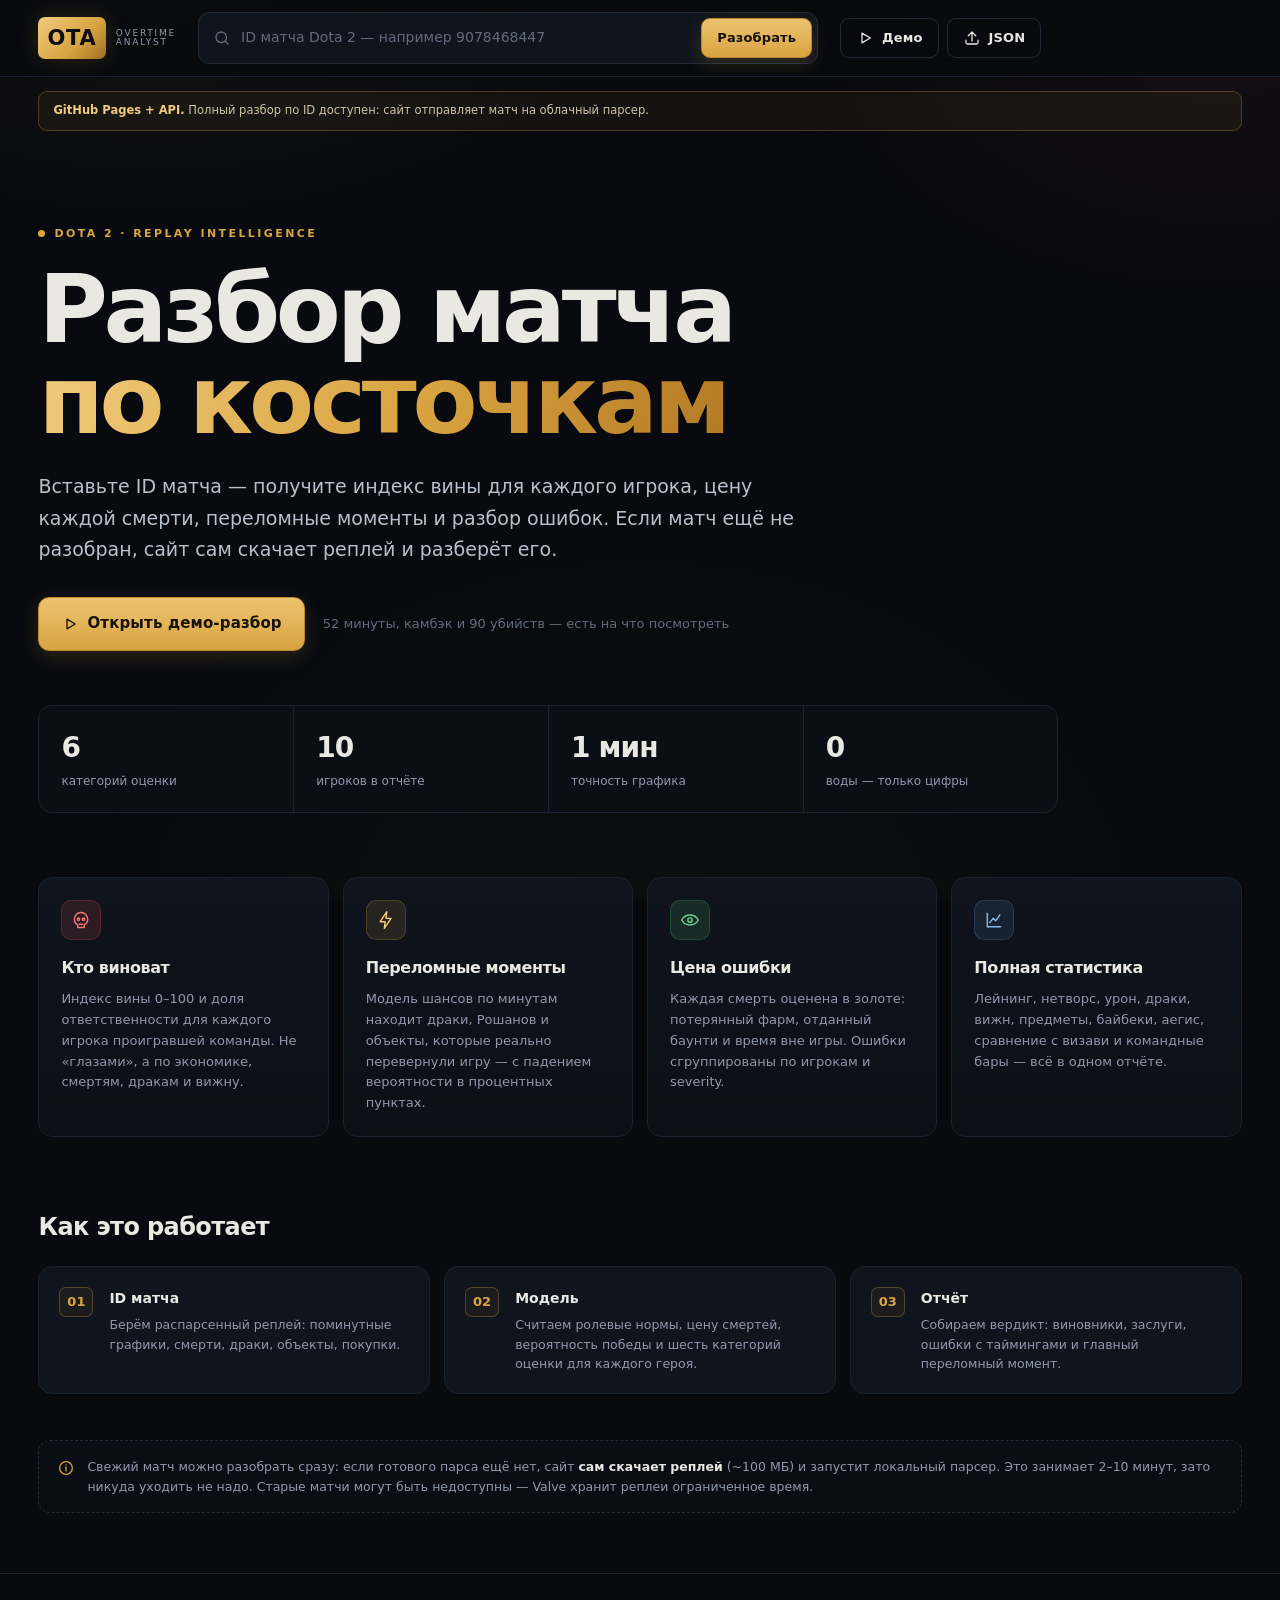
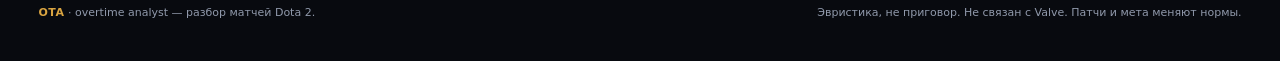
==== commit faa6a831: "Update cloud parse time expectations" ====
--- a/docs/index.html
+++ b/docs/index.html
@@ -112,7 +112,7 @@
 
       <div class="notice">
         <svg class="icon"><use href="#i-info"/></svg>
-        <p>Свежий матч можно разобрать сразу: если готового парса ещё нет, сайт <b>сам скачает реплей</b> (~100 МБ) и запустит локальный парсер. Это занимает 2–4 минуты, зато никуда уходить не надо. Старые матчи могут быть недоступны — Valve хранит реплеи ограниченное время.</p>
+        <p>Свежий матч можно разобрать сразу: если готового парса ещё нет, сайт <b>сам скачает реплей</b> (~100 МБ) и запустит локальный парсер. Это занимает 2–10 минут, зато никуда уходить не надо. Старые матчи могут быть недоступны — Valve хранит реплеи ограниченное время.</p>
       </div>
     </section>
 
@@ -137,7 +137,7 @@
         <li data-step="parse">Парсим реплей</li>
         <li data-step="stats">Собираем отчёт</li>
       </ol>
-      <div class="progress-note">Первый разбор занимает <b>2–4 минуты</b>: скачиваем ~100 МБ реплея с серверов Valve и парсим его у себя. Никуда переходить не нужно. После первого раза отчёт кэшируется и открывается мгновенно.</div>
+      <div class="progress-note">Первый разбор занимает <b>2–10 минут</b>: скачиваем ~100 МБ реплея с серверов Valve и парсим его у себя. Никуда переходить не нужно. После первого раза отчёт кэшируется и открывается мгновенно.</div>
       <div class="progress-actions">
         <button class="btn ghost" id="progress-back" type="button">На главную</button>
         <button class="btn primary" id="progress-retry" type="button" hidden>Повторить парс</button>
@@ -174,6 +174,7 @@
   <div class="toast" id="toast" hidden></div>
 
   <script>window.OTA_STATIC = true;</script>
+  <script src="config.js"></script>
   <script src="charts.js"></script>
   <script src="app.js"></script>
 </body>
